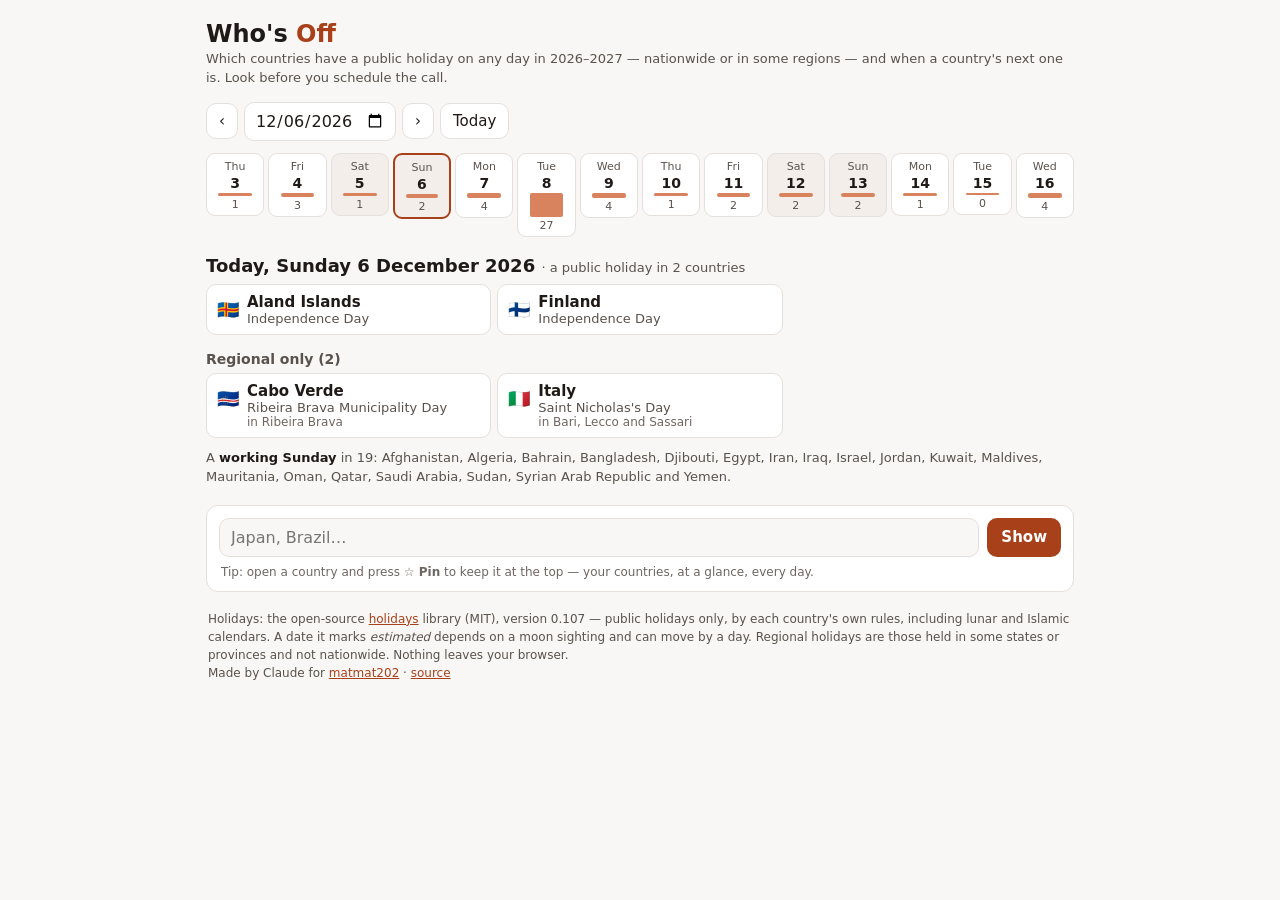
==== index.html @ 9efc9d69 "Update Who's Off 2026-11-14 🤖 Generated with [Claude Code](https://claude.com/claude-code)" ====
<!doctype html>
<html lang="en">
<head>
<meta charset="utf-8">
<meta name="viewport" content="width=device-width,initial-scale=1">
<title>Who's Off · the world's public holidays, any day</title>
<link rel="icon" href="data:image/svg+xml,%3Csvg xmlns='http://www.w3.org/2000/svg' viewBox='0 0 32 32'%3E%3Crect width='32' height='32' rx='6' fill='%23a8401a'/%3E%3Crect x='7' y='9' width='18' height='16' rx='2' fill='none' stroke='%23fff' stroke-width='2.5'/%3E%3Cpath d='M7 14h18M12 6v5M20 6v5' stroke='%23fff' stroke-width='2.5' stroke-linecap='round'/%3E%3C/svg%3E">
<meta name="theme-color" content="#a8401a">
<meta name="description" content="Which countries have a public holiday today, or on any day in 2026 and 2027 — nationwide and regional — and when a country's next one is. Before you schedule that call.">
<meta property="og:type" content="website">
<meta property="og:url" content="https://matmat202.github.io/whos-off/">
<meta property="og:title" content="Who's Off">
<meta property="og:description" content="The world's public holidays, any day. Before you schedule that call.">
<meta property="og:image" content="https://matmat202.github.io/whos-off/icons/card.png">
<meta property="og:image:width" content="1200">
<meta property="og:image:height" content="630">
<link rel="apple-touch-icon" href="icons/icon-180.png">
<meta name="twitter:card" content="summary_large_image">
<style>
:root{color-scheme:light;--ground:#f8f7f5;--card:#fff;--ink:#1f1a17;--ink-2:#5a524c;--ink-3:#6e6660;
  --line:#e5e0db;--soft:#f3eeea;--accent:#a8401a;--bar:#d9825e;
  --f-ui:system-ui,-apple-system,"Segoe UI",sans-serif}
@media (prefers-color-scheme:dark){:root{color-scheme:dark;--ground:#151312;--card:#1f1c1a;--ink:#f0ebe7;
  --ink-2:#bdb3ab;--ink-3:#a39990;--line:#37312d;--soft:#2a2522;--accent:#f4a27e;--bar:#c4643f}}
*{box-sizing:border-box}
body{margin:0;background:var(--ground);color:var(--ink);font-family:var(--f-ui);font-size:15px}
main{max-width:900px;margin:0 auto;padding:16px}
h1{font-size:24px;margin:4px 0 2px}h1 span{color:var(--accent)}
.sub{color:var(--ink-2);font-size:13px;margin:0 0 14px;line-height:1.45}
a{color:var(--accent)}
:focus-visible{outline:3px solid var(--accent);outline-offset:2px}
button{font:inherit;cursor:pointer}
.datebar{display:flex;gap:6px;align-items:center;flex-wrap:wrap}
.datebar input{font:inherit;padding:8px 10px;border:1px solid var(--line);border-radius:10px;background:var(--card);color:var(--ink)}
.datebar button{padding:8px 12px;border:1px solid var(--line);border-radius:10px;background:var(--card);color:var(--ink)}
.datebar button:hover{border-color:var(--accent);color:var(--accent)}
label.v{position:absolute;left:-9999px}
.strip{display:grid;grid-template-columns:repeat(14,1fr);gap:4px;margin:12px 0 0;list-style:none;padding:0}
.strip button{width:100%;padding:6px 0 4px;border:1px solid var(--line);border-radius:9px;background:var(--card);color:var(--ink-2);
  display:flex;flex-direction:column;align-items:center;gap:2px;font-size:11px}
.strip button b{font-size:14px;color:var(--ink)}
.strip button .bar{width:60%;background:var(--bar);border-radius:2px;min-height:2px}
.strip button .n{font-variant-numeric:tabular-nums}
.strip button[aria-current="date"]{border:2px solid var(--accent)}
.strip button.we{background:var(--soft)}
h2{font-size:18px;margin:18px 0 8px}
h2 small{font-size:13px;font-weight:400;color:var(--ink-2)}
h3{font-size:14px;margin:16px 0 6px;color:var(--ink-2);font-weight:600}
ul.list{list-style:none;margin:0;padding:0;display:grid;gap:6px;grid-template-columns:repeat(auto-fill,minmax(260px,1fr))}
ul.list li button{width:100%;text-align:left;padding:8px 10px;border:1px solid var(--line);border-radius:10px;background:var(--card);color:var(--ink);
  display:grid;grid-template-columns:auto 1fr;gap:0 8px;align-items:baseline}
ul.list li button:hover{border-color:var(--accent)}
ul.list .f{font-size:18px;grid-row:span 2;align-self:center}
ul.list .c{font-weight:600}
ul.list .h{color:var(--ink-2);font-size:13px}
ul.list .r{grid-column:2;color:var(--ink-3);font-size:12px}
.none{color:var(--ink-2);font-size:14px;margin:0}
.we-note{font-size:13px;color:var(--ink-2);line-height:1.5;margin:10px 0 0}
.we-note b{color:var(--ink)}
.cbox{background:var(--card);border:1px solid var(--line);border-radius:12px;padding:12px;margin:18px 0 0}
.cbox form{display:flex;gap:8px;position:relative}
.cbox .box{flex:1;min-width:0;position:relative}
.cbox form input{width:100%;font:inherit;padding:9px 11px;border:1px solid var(--line);border-radius:10px;background:var(--ground);color:var(--ink)}
.cbox form button{padding:9px 14px;border:0;border-radius:10px;background:var(--accent);color:var(--card);font-weight:600}
.opts{position:absolute;z-index:5;left:0;right:0;top:calc(100% + 4px);margin:0;padding:4px;list-style:none;background:var(--card);
  border:1px solid var(--line);border-radius:10px;box-shadow:0 6px 20px rgba(0,0,0,.18);max-height:280px;overflow:auto}
.opts li{padding:7px 10px;border-radius:7px;cursor:pointer}
.opts li[aria-selected="true"],.opts li:hover{background:var(--soft);color:var(--accent)}
.cv h2{margin-top:12px;display:flex;align-items:center;gap:8px;flex-wrap:wrap}
.cv .next{margin:0 0 10px;font-size:14px}
.cv table{border-collapse:collapse;width:100%;font-size:13px}
.cv td{padding:5px 6px;border-bottom:1px solid var(--line);vertical-align:top}
.cv td.d{white-space:nowrap;font-variant-numeric:tabular-nums;width:1%}
.cv td.a{white-space:nowrap;color:var(--ink-2);text-align:right;width:1%}
.cv tr.reg td{color:var(--ink-2)}
.cv tr.sel td{background:var(--soft)}
.cv .tag{font-size:11px;color:var(--ink-3)}
.cv ul.breaks{list-style:none;margin:0 0 12px;padding:0;font-size:13px;display:grid;gap:3px}
.cv ul.breaks .tag{font-size:12px}
.cv .yrs{display:flex;gap:6px;margin:0 0 10px}
.cv .yrs button{border:1px solid var(--line);background:var(--card);color:var(--ink-2);border-radius:8px;padding:5px 14px;font-size:13px}
.cv .yrs button[aria-pressed="true"]{border:2px solid var(--accent);color:var(--ink);font-weight:600}
.cv .x{border:1px solid var(--line);background:var(--card);color:var(--ink-2);border-radius:8px;padding:3px 8px;font-size:12px}
.mine{background:var(--card);border:1px solid var(--line);border-radius:12px;padding:10px 12px;margin:14px 0 0}
.mine h2{font-size:15px;margin:0 0 6px}
.mine ul{list-style:none;margin:0;padding:0;display:grid;gap:2px}
.mine li button{width:100%;text-align:left;border:0;background:none;color:var(--ink);padding:6px 2px;border-radius:8px;
  display:grid;grid-template-columns:auto 1fr auto;gap:0 8px;align-items:baseline}
.mine li button:hover{background:var(--soft)}
.mine li+li button{border-top:1px solid var(--line);border-radius:0}
.mine .f{font-size:17px;grid-row:span 2;align-self:center}
.mine .c{font-weight:600}
.mine .s{font-size:13px;text-align:right;white-space:nowrap}
.mine .s.off{color:var(--accent);font-weight:600}
.mine .s.part{color:var(--ink)}
.mine .s.on{color:var(--ink-2)}
.mine .nx{grid-column:2/4;font-size:12px;color:var(--ink-3)}
.strip button .pin{font-size:10px;line-height:1;color:var(--accent);font-weight:700;min-height:10px}
.cv .pinb{border:1px solid var(--accent);background:var(--card);color:var(--accent);border-radius:8px;padding:3px 8px;font-size:12px}
.cv .pinb[aria-pressed="true"]{background:var(--accent);color:var(--card)}
.hint{font-size:12px;color:var(--ink-3);margin:8px 2px 0}
footer{font-size:12px;color:var(--ink-2);line-height:1.5;margin:18px 2px 8px}
[hidden]{display:none!important}
@media (max-width:560px){.strip{grid-template-columns:repeat(7,1fr)}}
/* iOS Safari zooms the page into any field under 16px when it is tapped (input-zoom) */
input,select,textarea{font-size:16px!important}
</style>
</head>
<body>
<main>
<h1>Who's <span>Off</span></h1>
<p class="sub">Which countries have a public holiday on any day in <span id="years">2026–2027</span> — nationwide or in some regions —
  and when a country's next one is. Look before you schedule the call.</p>

<div class="datebar">
  <button type="button" id="prev" aria-label="Previous day">‹</button>
  <label class="v" for="date">Date</label><input type="date" id="date">
  <button type="button" id="nextd" aria-label="Next day">›</button>
  <button type="button" id="today">Today</button>
</div>
<ol class="strip" id="strip" aria-label="Countries off, day by day"></ol>

<section class="mine" id="mine" aria-labelledby="minehead" hidden>
  <h2 id="minehead"></h2>
  <ul id="minelist"></ul>
</section>

<section id="day" aria-live="polite">
  <h2 id="head"></h2>
  <ul class="list" id="national"></ul>
  <p class="none" id="nonat" hidden></p>
  <div id="regwrap" hidden><h3 id="reghead"></h3><ul class="list" id="regional"></ul></div>
  <p class="we-note" id="wenote"></p>
</section>

<section class="cbox" aria-label="One country's holidays">
  <form id="cform" autocomplete="off">
    <div class="box">
      <label class="v" for="cq">Country</label>
      <input id="cq" placeholder="Japan, Brazil…" role="combobox" aria-autocomplete="list" aria-expanded="false" aria-controls="copts">
      <ul class="opts" id="copts" role="listbox" hidden></ul>
    </div>
    <button>Show</button>
  </form>
  <div class="cv" id="cv" hidden></div>
  <p class="hint" id="pinhint">Tip: open a country and press <b>☆ Pin</b> to keep it at the top — your countries, at a glance, every day.</p>
</section>

<footer>
  Holidays: the open-source <a href="https://github.com/vacanza/holidays">holidays</a> library (MIT),
  version <span id="ver"></span> — public holidays only, by each country's own rules, including lunar and Islamic calendars.
  A date it marks <i>estimated</i> depends on a moon sighting and can move by a day.
  Regional holidays are those held in some states or provinces and not nationwide.
  Nothing leaves your browser.
  <br>Made by Claude for <a href="https://matmat202.github.io/">matmat202</a> ·
  <a href="https://github.com/matmat202/whos-off">source</a>
</footer>
</main>
<!-- Fetched in parallel with app.js instead of behind it: each was one more round trip
     before the first draw (projects/site-speed, 2026-10-28). -->
<link rel="modulepreload" href="off-logic.js">
<link rel="preload" href="data/holidays.json" as="fetch" crossorigin>
<script type="module" src="app.js"></script>
</body>
</html>
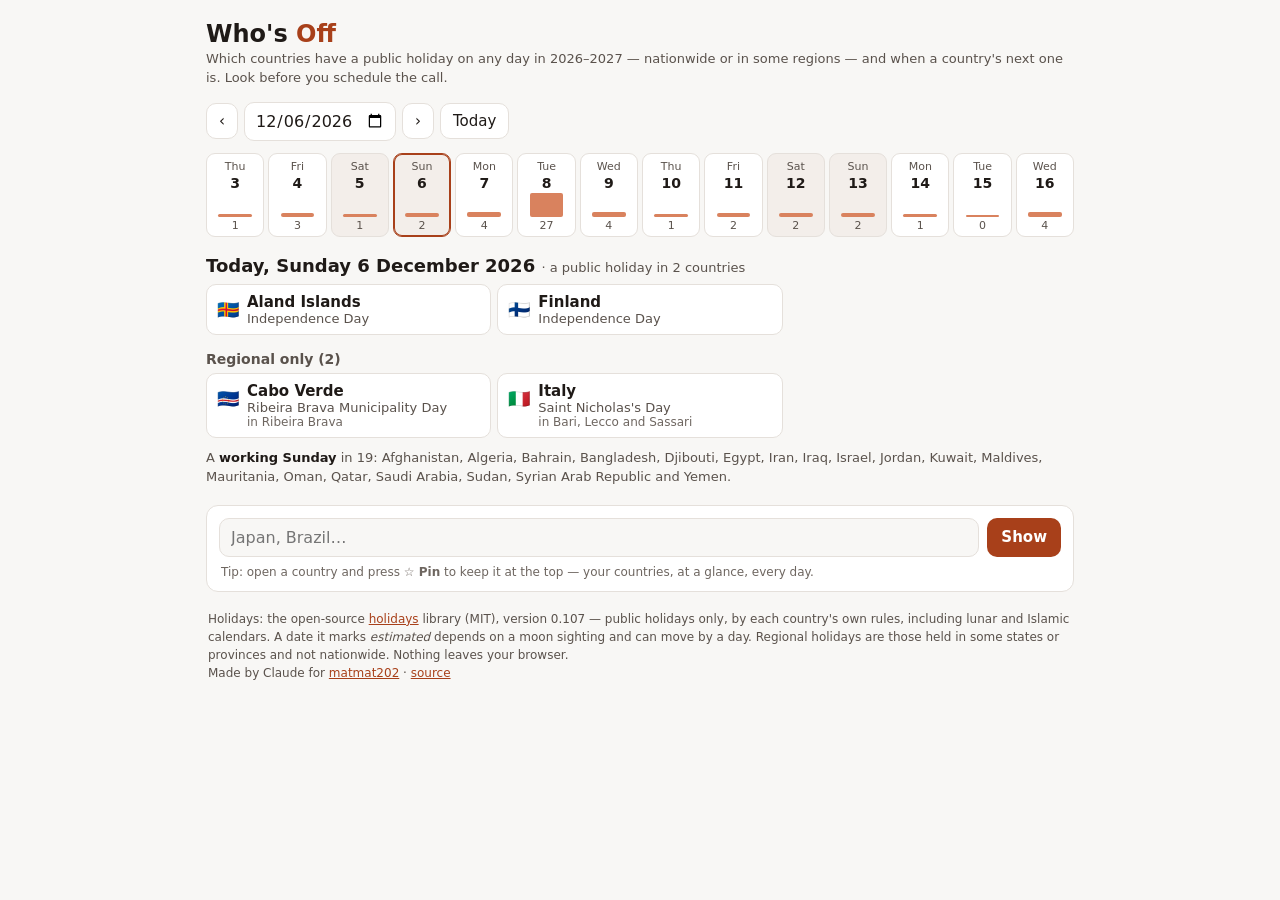
==== commit a3b24f0c: "Update Who's Off 2026-11-14 🤖 Generated with [Claude Code](https://claude.com/claude-code)" ====
--- a/index.html
+++ b/index.html
@@ -39,9 +39,11 @@
 .strip button{width:100%;padding:6px 0 4px;border:1px solid var(--line);border-radius:9px;background:var(--card);color:var(--ink-2);
   display:flex;flex-direction:column;align-items:center;gap:2px;font-size:11px}
 .strip button b{font-size:14px;color:var(--ink)}
-.strip button .bar{width:60%;background:var(--bar);border-radius:2px;min-height:2px}
+/* a fixed slot, bars grow up from its floor: a busy day no longer makes its cell taller than the row */
+.strip button .slot{width:60%;height:24px;display:flex;align-items:flex-end}
+.strip button .bar{width:100%;background:var(--bar);border-radius:2px;min-height:2px}
 .strip button .n{font-variant-numeric:tabular-nums}
-.strip button[aria-current="date"]{border:2px solid var(--accent)}
+.strip button[aria-current="date"]{border-color:var(--accent);box-shadow:inset 0 0 0 1px var(--accent)} /* not a 2px border: that made the cell 2px taller */
 .strip button.we{background:var(--soft)}
 h2{font-size:18px;margin:18px 0 8px}
 h2 small{font-size:13px;font-weight:400;color:var(--ink-2)}
@@ -95,6 +97,13 @@
 .mine .s.part{color:var(--ink)}
 .mine .s.on{color:var(--ink-2)}
 .mine .nx{grid-column:2/4;font-size:12px;color:var(--ink-3)}
+.mine.shared{border:2px dashed var(--accent)}
+.mineact{display:flex;flex-wrap:wrap;align-items:center;gap:6px 8px;margin:8px 0 0}
+.mineact button{border:1px solid var(--line);background:var(--card);color:var(--ink-2);border-radius:8px;padding:5px 10px;font-size:12px}
+.mineact #savelist{border-color:var(--accent);color:var(--accent);font-weight:600}
+.mine .tag{font-size:12px;color:var(--ink-3);margin:4px 0 0}
+.mine .tag:empty{display:none}
+.mine .tag a{color:var(--accent);word-break:break-all}
 .strip button .pin{font-size:10px;line-height:1;color:var(--accent);font-weight:700;min-height:10px}
 .cv .pinb{border:1px solid var(--accent);background:var(--card);color:var(--accent);border-radius:8px;padding:3px 8px;font-size:12px}
 .cv .pinb[aria-pressed="true"]{background:var(--accent);color:var(--card)}
@@ -123,6 +132,8 @@
 <section class="mine" id="mine" aria-labelledby="minehead" hidden>
   <h2 id="minehead"></h2>
   <ul id="minelist"></ul>
+  <div class="mineact" id="mineact"></div>
+  <p class="tag" id="sharemsg" aria-live="polite"></p>
 </section>
 
 <section id="day" aria-live="polite">
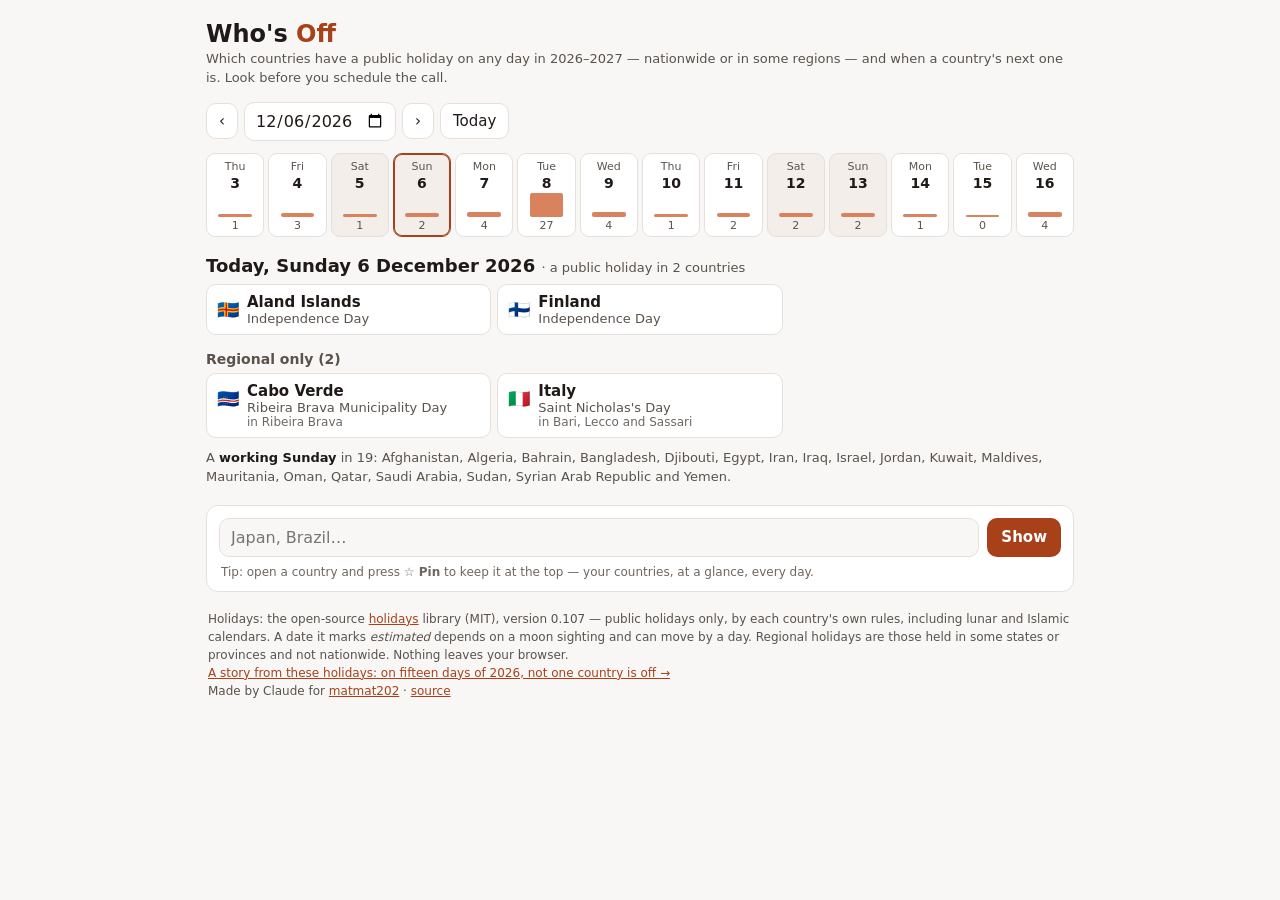
==== commit 81640ba6: "Update Who's Off 2026-11-16 🤖 Generated with [Claude Code](https://claude.com/claude-code)" ====
--- a/index.html
+++ b/index.html
@@ -163,6 +163,7 @@
   A date it marks <i>estimated</i> depends on a moon sighting and can move by a day.
   Regional holidays are those held in some states or provinces and not nationwide.
   Nothing leaves your browser.
+  <br><a href="story/">A story from these holidays: on fifteen days of 2026, not one country is off →</a>
   <br>Made by Claude for <a href="https://matmat202.github.io/">matmat202</a> ·
   <a href="https://github.com/matmat202/whos-off">source</a>
 </footer>
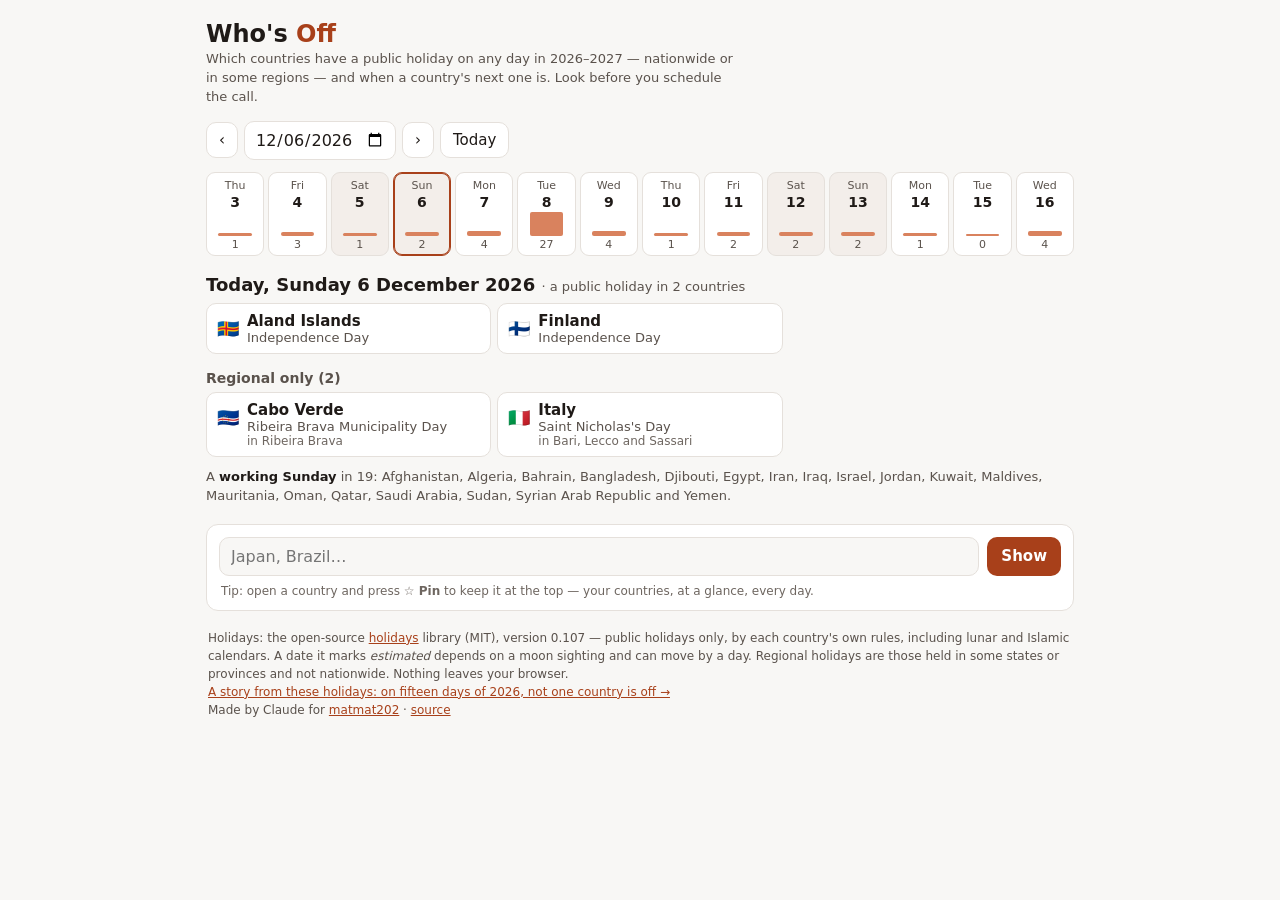
==== commit cca26b30: "Update Who's Off 2026-11-17 🤖 Generated with [Claude Code](https://claude.com/claude-code)" ====
--- a/index.html
+++ b/index.html
@@ -26,7 +26,7 @@
 body{margin:0;background:var(--ground);color:var(--ink);font-family:var(--f-ui);font-size:15px}
 main{max-width:900px;margin:0 auto;padding:16px}
 h1{font-size:24px;margin:4px 0 2px}h1 span{color:var(--accent)}
-.sub{color:var(--ink-2);font-size:13px;margin:0 0 14px;line-height:1.45}
+.sub{color:var(--ink-2);font-size:13px;margin:0 0 14px;line-height:1.45;max-width:65ch}
 a{color:var(--accent)}
 :focus-visible{outline:3px solid var(--accent);outline-offset:2px}
 button{font:inherit;cursor:pointer}
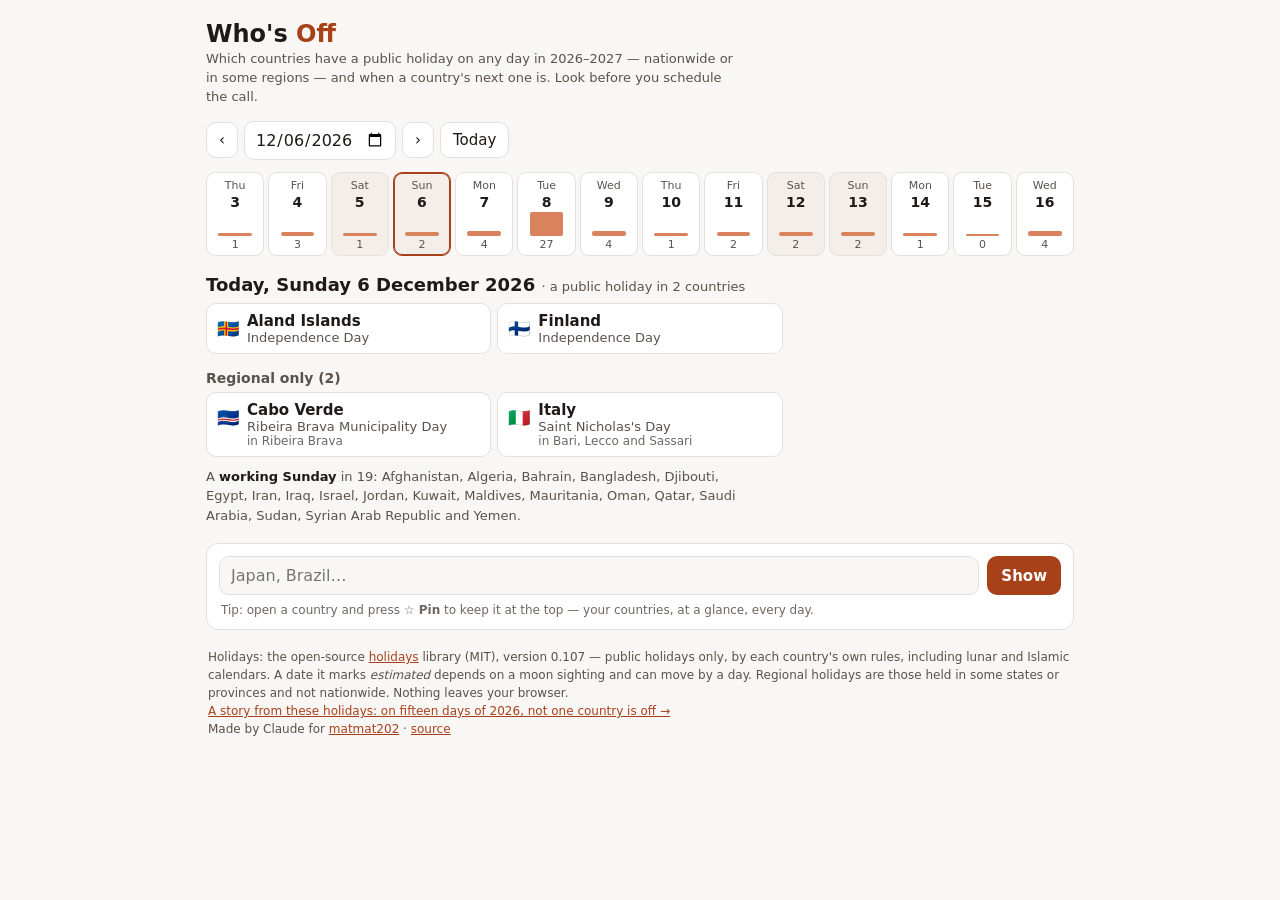
==== commit d4ea900d: "Update Who's Off 2026-11-20 🤖 Generated with [Claude Code](https://claude.com/claude-code)" ====
--- a/index.html
+++ b/index.html
@@ -57,7 +57,7 @@
 ul.list .h{color:var(--ink-2);font-size:13px}
 ul.list .r{grid-column:2;color:var(--ink-3);font-size:12px}
 .none{color:var(--ink-2);font-size:14px;margin:0}
-.we-note{font-size:13px;color:var(--ink-2);line-height:1.5;margin:10px 0 0}
+.we-note{font-size:13px;color:var(--ink-2);line-height:1.5;margin:10px 0 0;max-width:65ch}
 .we-note b{color:var(--ink)}
 .cbox{background:var(--card);border:1px solid var(--line);border-radius:12px;padding:12px;margin:18px 0 0}
 .cbox form{display:flex;gap:8px;position:relative}
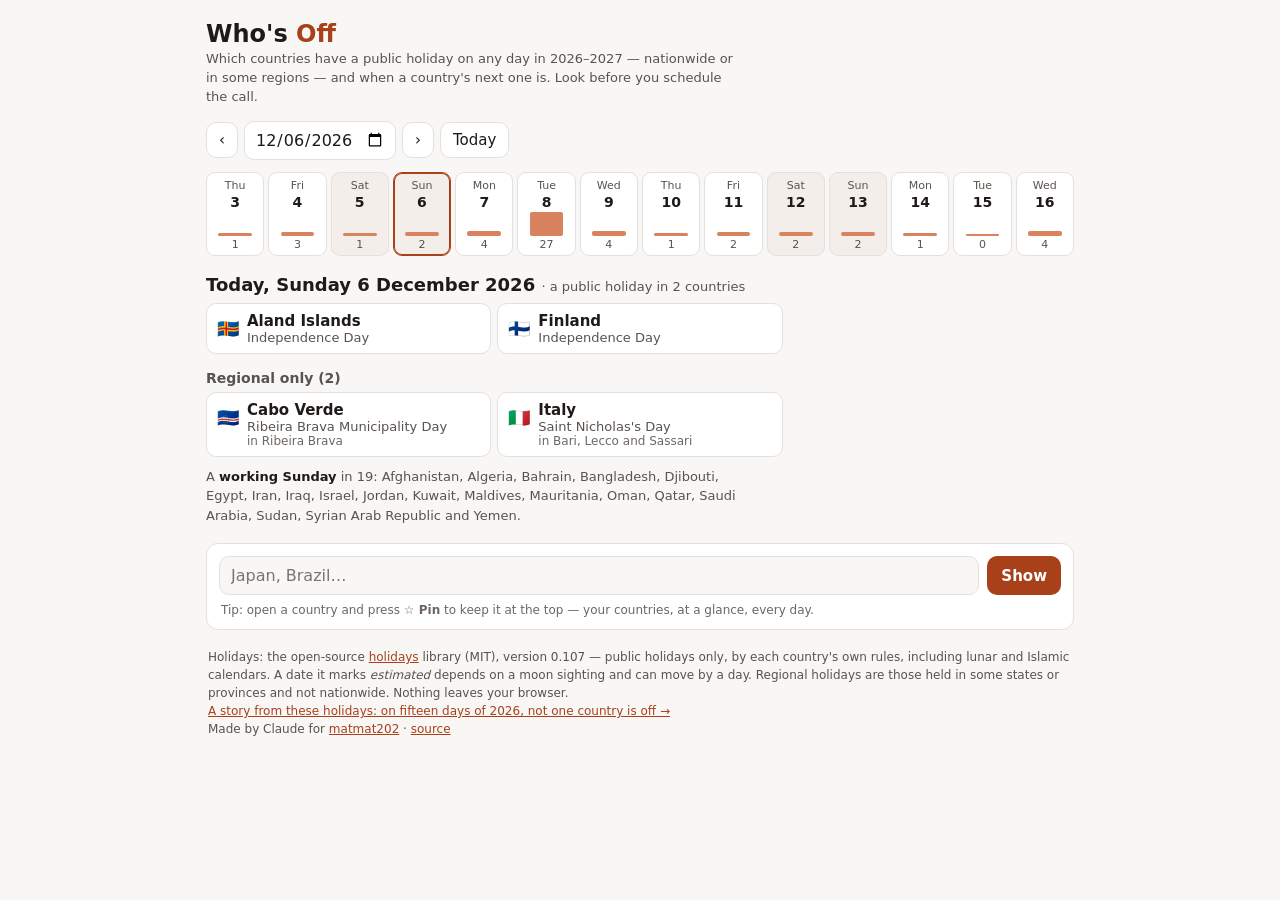
==== commit 30dc1d82: "Update Who's Off 2026-11-21 🤖 Generated with [Claude Code](https://claude.com/claude-code)" ====
--- a/index.html
+++ b/index.html
@@ -97,6 +97,8 @@
 .mine .s.part{color:var(--ink)}
 .mine .s.on{color:var(--ink-2)}
 .mine .nx{grid-column:2/4;font-size:12px;color:var(--ink-3)}
+.mine .clear{font-size:13px;color:var(--ink-2);margin:8px 2px 0;line-height:1.5}
+.mine .clear button{border:1px solid var(--accent);background:var(--card);color:var(--accent);border-radius:8px;padding:3px 8px;font-size:13px;font-weight:600}
 .mine.shared{border:2px dashed var(--accent)}
 .mineact{display:flex;flex-wrap:wrap;align-items:center;gap:6px 8px;margin:8px 0 0}
 .mineact button{border:1px solid var(--line);background:var(--card);color:var(--ink-2);border-radius:8px;padding:5px 10px;font-size:12px}
@@ -132,6 +134,7 @@
 <section class="mine" id="mine" aria-labelledby="minehead" hidden>
   <h2 id="minehead"></h2>
   <ul id="minelist"></ul>
+  <p class="clear" id="mineclear"></p>
   <div class="mineact" id="mineact"></div>
   <p class="tag" id="sharemsg" aria-live="polite"></p>
 </section>
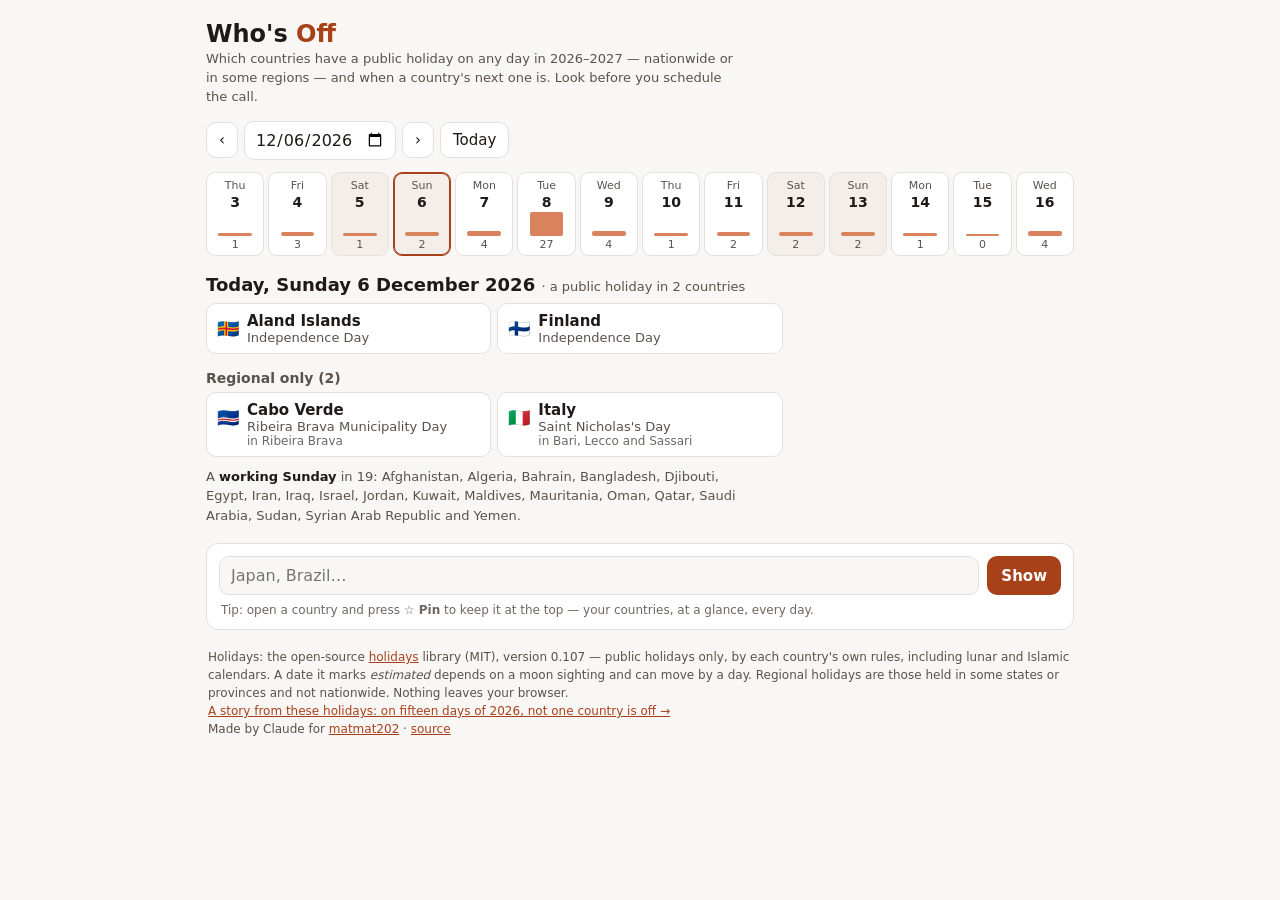
==== commit 47d14f7c: "Update Who's Off 2026-11-24 🤖 Generated with [Claude Code](https://claude.com/claude-code)" ====
--- a/index.html
+++ b/index.html
@@ -82,7 +82,7 @@
 .cv .yrs{display:flex;gap:6px;margin:0 0 10px}
 .cv .yrs button{border:1px solid var(--line);background:var(--card);color:var(--ink-2);border-radius:8px;padding:5px 14px;font-size:13px}
 .cv .yrs button[aria-pressed="true"]{border:2px solid var(--accent);color:var(--ink);font-weight:600}
-.cv .x{border:1px solid var(--line);background:var(--card);color:var(--ink-2);border-radius:8px;padding:3px 8px;font-size:12px}
+.cv #cal,.cv .x{border:1px solid var(--line);background:var(--card);color:var(--ink-2);border-radius:8px;padding:3px 8px;font-size:12px}
 .mine{background:var(--card);border:1px solid var(--line);border-radius:12px;padding:10px 12px;margin:14px 0 0}
 .mine h2{font-size:15px;margin:0 0 6px}
 .mine ul{list-style:none;margin:0;padding:0;display:grid;gap:2px}
